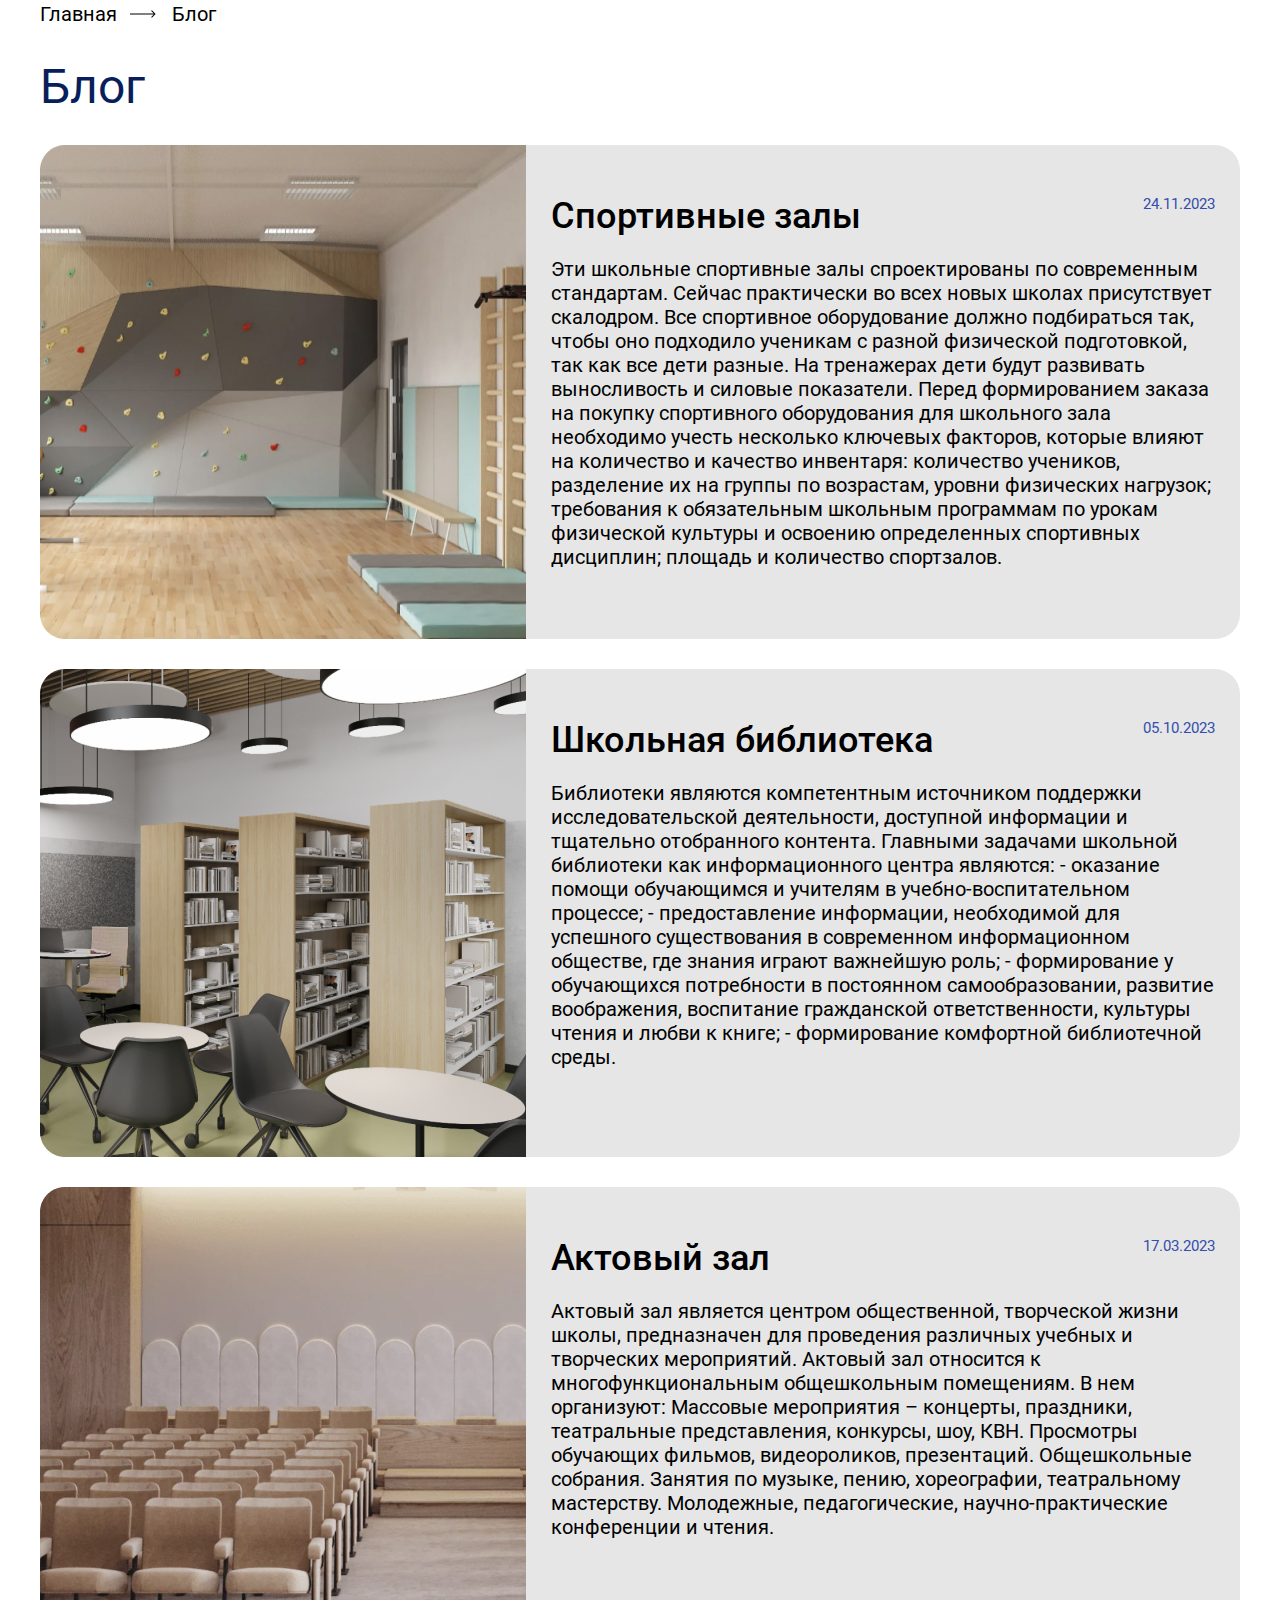
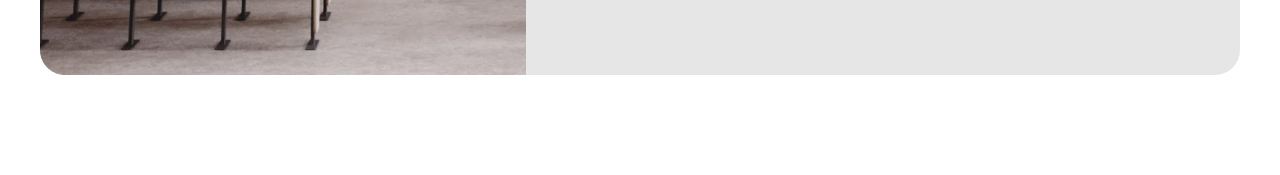
==== blog.html @ 8e745ec2 "hui" ====
<!DOCTYPE html>
<html lang="en">
<head>
    <meta charset="UTF-8">
    <meta name="viewport" content="width=device-width, initial-scale=1.0">
    <title>Document</title>
    <link rel="stylesheet" href="css/normalize.css">
    <link rel="stylesheet" href="css/multi.css">
    <link rel="stylesheet" href="css/blog.css">
</head>
<body>
    <main class="main">
        <section class="blog">
            <div class="container">
                <div class="blog-way flex">
                    <span class="blog-way-1">Главная</span>
                    <span class="blog-way-2">Блог</span>
                </div>
                <h2 class="section-title">Блог</h2>
                <ul class="blog-list list-reset flex">
                    <li class="blog-item flex">
                        <img src="img/image 29.jpg" alt="" class="blog-item-image">
                        <div class="blog-item-container">
                            <div class="blog-item-container-2 flex">
                                <h3 class="blog-item-title">Спортивные залы</h3>
                                <span class="blog-item-date">24.11.2023</span>
                            </div>
                            <p class="blog-item-info">Эти школьные спортивные залы спроектированы по современным стандартам. Сейчас практически во всех новых школах присутствует скалодром. Все спортивное оборудование должно подбираться так, чтобы оно подходило ученикам с разной физической подготовкой, так как все дети разные. На тренажерах дети будут развивать выносливость и силовые показатели. Перед формированием заказа на покупку спортивного оборудования для школьного зала необходимо учесть несколько ключевых факторов, которые влияют на количество и качество инвентаря: количество учеников, разделение их на группы по возрастам, уровни физических нагрузок; требования к обязательным школьным программам по урокам физической культуры и освоению определенных спортивных дисциплин; площадь и количество спортзалов.</p>
                        </div>
                    </li>
                    <li class="blog-item flex">
                        <img src="img/image 30.jpg" alt="" class="blog-item-image">
                        <div class="blog-item-container">
                            <div class="blog-item-container-2 flex">
                                <h3 class="blog-item-title">Школьная библиотека</h3>
                                <span class="blog-item-date">05.10.2023</span>
                            </div>
                            <p class="blog-item-info">Библиотеки являются компетентным источником поддержки исследовательской деятельности, доступной информации и тщательно отобранного контента. Главными задачами школьной библиотеки как информационного центра являются:
                                - оказание помощи обучающимся и учителям в учебно-воспитательном процессе;
                                - предоставление информации, необходимой для успешного существования в современном информационном обществе, где знания играют важнейшую роль;
                                - формирование у обучающихся потребности в постоянном самообразовании, развитие воображения, воспитание гражданской ответственности, культуры чтения и любви к книге;
                                - формирование комфортной библиотечной среды.</p>
                        </div>
                    </li>
                    <li class="blog-item flex">
                        <img src="img/image 31.jpg" alt="" class="blog-item-image">
                        <div class="blog-item-container">
                            <div class="blog-item-container-2 flex">
                                <h3 class="blog-item-title">Актовый зал</h3>
                                <span class="blog-item-date">17.03.2023</span>
                            </div>
                            <p class="blog-item-info">Актовый зал является центром общественной, творческой жизни школы, предназначен для проведения различных учебных и творческих мероприятий. Актовый зал относится к многофункциональным общешкольным помещениям. В нем организуют:
                                Массовые мероприятия – концерты, праздники, театральные представления, конкурсы, шоу, КВН.
                                Просмотры обучающих фильмов, видеороликов, презентаций.
                                Общешкольные собрания.
                                Занятия по музыке, пению, хореографии, театральному мастерству.
                                Молодежные, педагогические, научно-практические конференции и чтения.</p>
                        </div>
                    </li>
                </ul>
            </div>
        </section>
    </main>
</body>
</html>
---- css/multi.css ----
@font-face {
    font-family: 'Roboto';
    src: local('Roboto-Bold'),
        url(../fonts/Roboto-Bold.woff) format("woff");
    font-weight: 700;
    font-style: normal;
    font-display: swap;
}

@font-face {
    font-family: 'Roboto';
    src: local('Roboto-Ligth'),
        url(../fonts/Roboto-Light.woff) format("woff");
    font-weight: 300;
    font-style: normal;
    font-display: swap;
}

@font-face {
    font-family: 'Roboto';
    src: local('Roboto-Medium'),
        url(../fonts/Roboto-Medium.woff) format("woff");
    font-weight: 500;
    font-style: normal;
    font-display: swap;
}

@font-face {
    font-family: 'Roboto';
    src: local('Roboto-Regular'),
        url(../fonts/Roboto-Regular.woff) format("woff");
    font-weight: 400;
    font-style: normal;
    font-display: swap;
}

body{
    font-family:'Roboto';
}

section{
    margin-bottom: 100px;
}

.container {
    max-width: 1200px;
    padding: 0 15px;
    margin: 0 auto;
}

.flex{
    display: flex;
}

.list-reset {
    margin: 0;
    padding: 0;
    list-style: none;
}

.section-title{
    margin: 0;
    margin-bottom: 30px;
    color: #091F5B;
    font-size: 48px;
    font-style: normal;
    font-weight: 400;
    line-height: normal;
}

.btn{
    cursor: pointer;
    border: none;
    padding: 20px 25px;
    border-radius: 15px;
    background: #344EAD;
    color: #fff;
    font-size: 20px;
    font-style: normal;
    font-weight: 400;
    line-height: normal;
}
---- css/blog.css ----
.blog-way{
    gap: 55px;
    color: #000;
    font-size: 20px;
    font-style: normal;
    font-weight: 400;
    line-height: 140.023%; /* 28.005px */
    margin-bottom: 30px;
    background-image: url('../icons/Arrow\ 5.svg');
    background-repeat: no-repeat;
    background-position: 90px;
}

.blog-list{
    flex-direction: column;
    gap: 30px;
}

.blog-item{
    border-radius: 25px;
    background: #E6E6E6;
}

.blog-item-container{
    padding: 50px 25px;
}

.blog-item-container-2{
    justify-content: space-between;
    margin-bottom: 17px;
}

.blog-item-title{
    margin: 0;
    color: #000;
    font-size: 36px;
    font-style: normal;
    font-weight: 500;
    line-height: normal;
}

.blog-item-date{
    color: #344EAD;
    font-size: 15px;
    font-style: normal;
    font-weight: 400;
    line-height: normal;
}

.blog-item-info{
    color: #000;
    font-size: 20px;
    font-style: normal;
    font-weight: 400;
    line-height: normal;
}
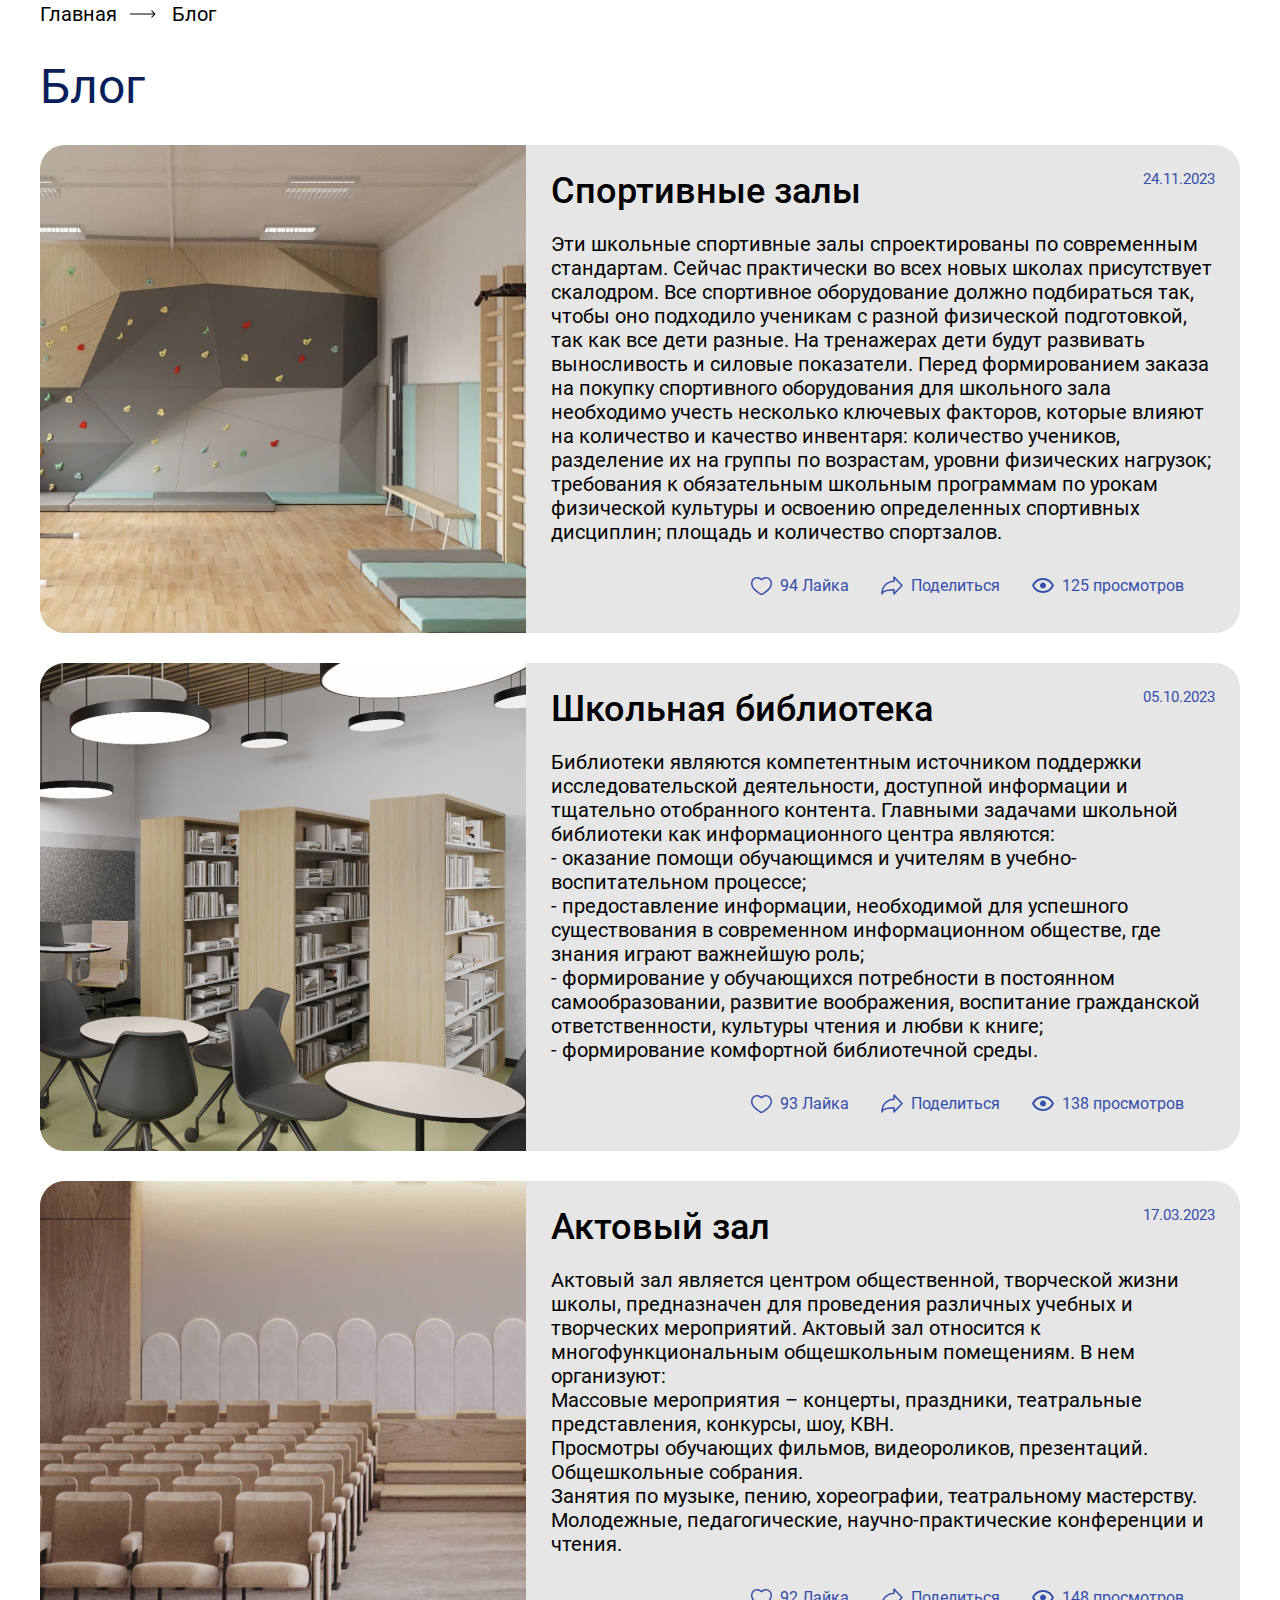
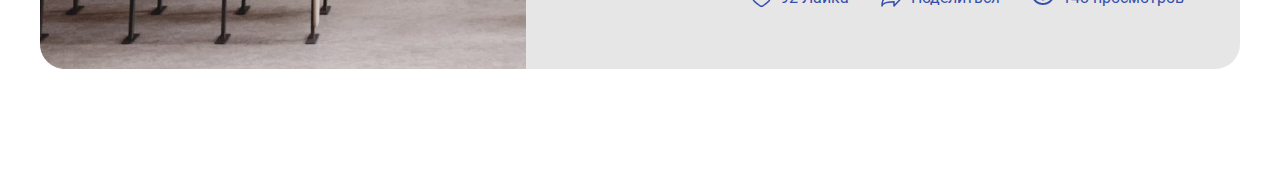
==== commit 5f7aa079: "blog rework & minor changes" ====
--- a/blog.html
+++ b/blog.html
@@ -3,7 +3,7 @@
 <head>
     <meta charset="UTF-8">
     <meta name="viewport" content="width=device-width, initial-scale=1.0">
-    <title>Document</title>
+    <title>BilimTech</title>
     <link rel="stylesheet" href="css/normalize.css">
     <link rel="stylesheet" href="css/multi.css">
     <link rel="stylesheet" href="css/blog.css">
@@ -25,7 +25,20 @@
                                 <h3 class="blog-item-title">Спортивные залы</h3>
                                 <span class="blog-item-date">24.11.2023</span>
                             </div>
-                            <p class="blog-item-info">Эти школьные спортивные залы спроектированы по современным стандартам. Сейчас практически во всех новых школах присутствует скалодром. Все спортивное оборудование должно подбираться так, чтобы оно подходило ученикам с разной физической подготовкой, так как все дети разные. На тренажерах дети будут развивать выносливость и силовые показатели. Перед формированием заказа на покупку спортивного оборудования для школьного зала необходимо учесть несколько ключевых факторов, которые влияют на количество и качество инвентаря: количество учеников, разделение их на группы по возрастам, уровни физических нагрузок; требования к обязательным школьным программам по урокам физической культуры и освоению определенных спортивных дисциплин; площадь и количество спортзалов.</p>
+                            <p class="blog-item-info">Эти школьные спортивные залы спроектированы по современным стандартам. Сейчас практически во всех новых школах присутствует скалодром.
+                                Все спортивное оборудование должно подбираться так, чтобы оно подходило ученикам с разной физической подготовкой, так как все дети разные.
+                                На тренажерах дети будут развивать выносливость и силовые показатели. 
+                                Перед формированием заказа на покупку спортивного оборудования для школьного зала необходимо учесть несколько ключевых факторов, 
+                                которые влияют на количество и качество инвентаря: количество учеников, 
+                                разделение их на группы по возрастам, уровни физических нагрузок; 
+                                требования к обязательным школьным программам по урокам физической культуры и 
+                                освоению определенных спортивных дисциплин; площадь и количество спортзалов.
+                            </p>
+                            <div class="actions flex space-between">
+                                <a href="#" class="flex space-between action-element"><img src="icons/Like.svg" alt="Like"> 94&nbsp;Лайка </a>
+                                <a href="#" class="flex space-between action-element"><img src="icons/Repost.svg" alt="Repost"> Поделиться </a>
+                                <a href="#" class="flex space-between action-element"><img src="icons/Seen.svg" alt="Seen"> 125&nbsp;просмотров </a>
+                            </div>
                         </div>
                     </li>
                     <li class="blog-item flex">
@@ -35,11 +48,17 @@
                                 <h3 class="blog-item-title">Школьная библиотека</h3>
                                 <span class="blog-item-date">05.10.2023</span>
                             </div>
-                            <p class="blog-item-info">Библиотеки являются компетентным источником поддержки исследовательской деятельности, доступной информации и тщательно отобранного контента. Главными задачами школьной библиотеки как информационного центра являются:
-                                - оказание помощи обучающимся и учителям в учебно-воспитательном процессе;
-                                - предоставление информации, необходимой для успешного существования в современном информационном обществе, где знания играют важнейшую роль;
-                                - формирование у обучающихся потребности в постоянном самообразовании, развитие воображения, воспитание гражданской ответственности, культуры чтения и любви к книге;
-                                - формирование комфортной библиотечной среды.</p>
+                            <p class="blog-item-info">Библиотеки являются компетентным источником поддержки исследовательской деятельности, доступной информации и тщательно отобранного контента. Главными задачами школьной библиотеки как информационного центра являются: <br />
+                                - оказание помощи обучающимся и учителям в учебно-воспитательном процессе; <br />
+                                - предоставление информации, необходимой для успешного существования в современном информационном обществе, где знания играют важнейшую роль; <br />
+                                - формирование у обучающихся потребности в постоянном самообразовании, развитие воображения, воспитание гражданской ответственности, культуры чтения и любви к книге; <br />
+                                - формирование комфортной библиотечной среды.
+                            </p>
+                            <div class="actions flex space-between">
+                                <a href="#" class="flex space-between action-element"><img src="icons/Like.svg" alt="Like"> 93&nbsp;Лайка </a>
+                                <a href="#" class="flex space-between action-element"><img src="icons/Repost.svg" alt="Repost"> Поделиться </a>
+                                <a href="#" class="flex space-between action-element"><img src="icons/Seen.svg" alt="Seen"> 138&nbsp;просмотров </a>
+                            </div>
                         </div>
                     </li>
                     <li class="blog-item flex">
@@ -49,12 +68,18 @@
                                 <h3 class="blog-item-title">Актовый зал</h3>
                                 <span class="blog-item-date">17.03.2023</span>
                             </div>
-                            <p class="blog-item-info">Актовый зал является центром общественной, творческой жизни школы, предназначен для проведения различных учебных и творческих мероприятий. Актовый зал относится к многофункциональным общешкольным помещениям. В нем организуют:
-                                Массовые мероприятия – концерты, праздники, театральные представления, конкурсы, шоу, КВН.
-                                Просмотры обучающих фильмов, видеороликов, презентаций.
-                                Общешкольные собрания.
-                                Занятия по музыке, пению, хореографии, театральному мастерству.
-                                Молодежные, педагогические, научно-практические конференции и чтения.</p>
+                            <p class="blog-item-info">Актовый зал является центром общественной, творческой жизни школы, предназначен для проведения различных учебных и творческих мероприятий. Актовый зал относится к многофункциональным общешкольным помещениям. В нем организуют:<br />
+                                Массовые мероприятия – концерты, праздники, театральные представления, конкурсы, шоу, КВН.<br />
+                                Просмотры обучающих фильмов, видеороликов, презентаций.<br />
+                                Общешкольные собрания.<br />
+                                Занятия по музыке, пению, хореографии, театральному мастерству.<br />
+                                Молодежные, педагогические, научно-практические конференции и чтения.
+                            </p>
+                            <div class="actions flex space-between">
+                                <a href="#" class="flex space-between action-element"><img src="icons/Like.svg" alt="Like"> 92&nbsp;Лайка </a>
+                                <a href="#" class="flex space-between action-element"><img src="icons/Repost.svg" alt="Repost"> Поделиться </a>
+                                <a href="#" class="flex space-between action-element"><img src="icons/Seen.svg" alt="Seen"> 148&nbsp;просмотров </a>
+                            </div>
                         </div>
                     </li>
                 </ul>
--- a/css/multi.css
+++ b/css/multi.css
@@ -36,12 +36,19 @@
 
 body{
     font-family:'Roboto';
+    box-sizing: border-box;
 }
 
 section{
     margin-bottom: 100px;
 }
 
+ul{
+    list-style: none;
+}
+a{
+    text-decoration: none;
+}
 .container {
     max-width: 1200px;
     padding: 0 15px;
@@ -51,7 +58,9 @@
 .flex{
     display: flex;
 }
-
+.space-between{
+    justify-content: space-between;
+}
 .list-reset {
     margin: 0;
     padding: 0;
--- a/css/blog.css
+++ b/css/blog.css
@@ -22,7 +22,7 @@
 }
 
 .blog-item-container{
-    padding: 50px 25px;
+    padding: 25px 25px;
 }
 
 .blog-item-container-2{
@@ -53,4 +53,21 @@
     font-style: normal;
     font-weight: 400;
     line-height: normal;
+}
+
+.actions{
+    margin-right: 2em;
+    float: right;
+    width: 65%;
+    height: 10%;
+}
+
+.action-element{
+    align-items: center;
+    margin-right: 2em;
+    color:#344EAD;
+}
+
+.action-element > img{
+    margin-right: 0.5em;
 }